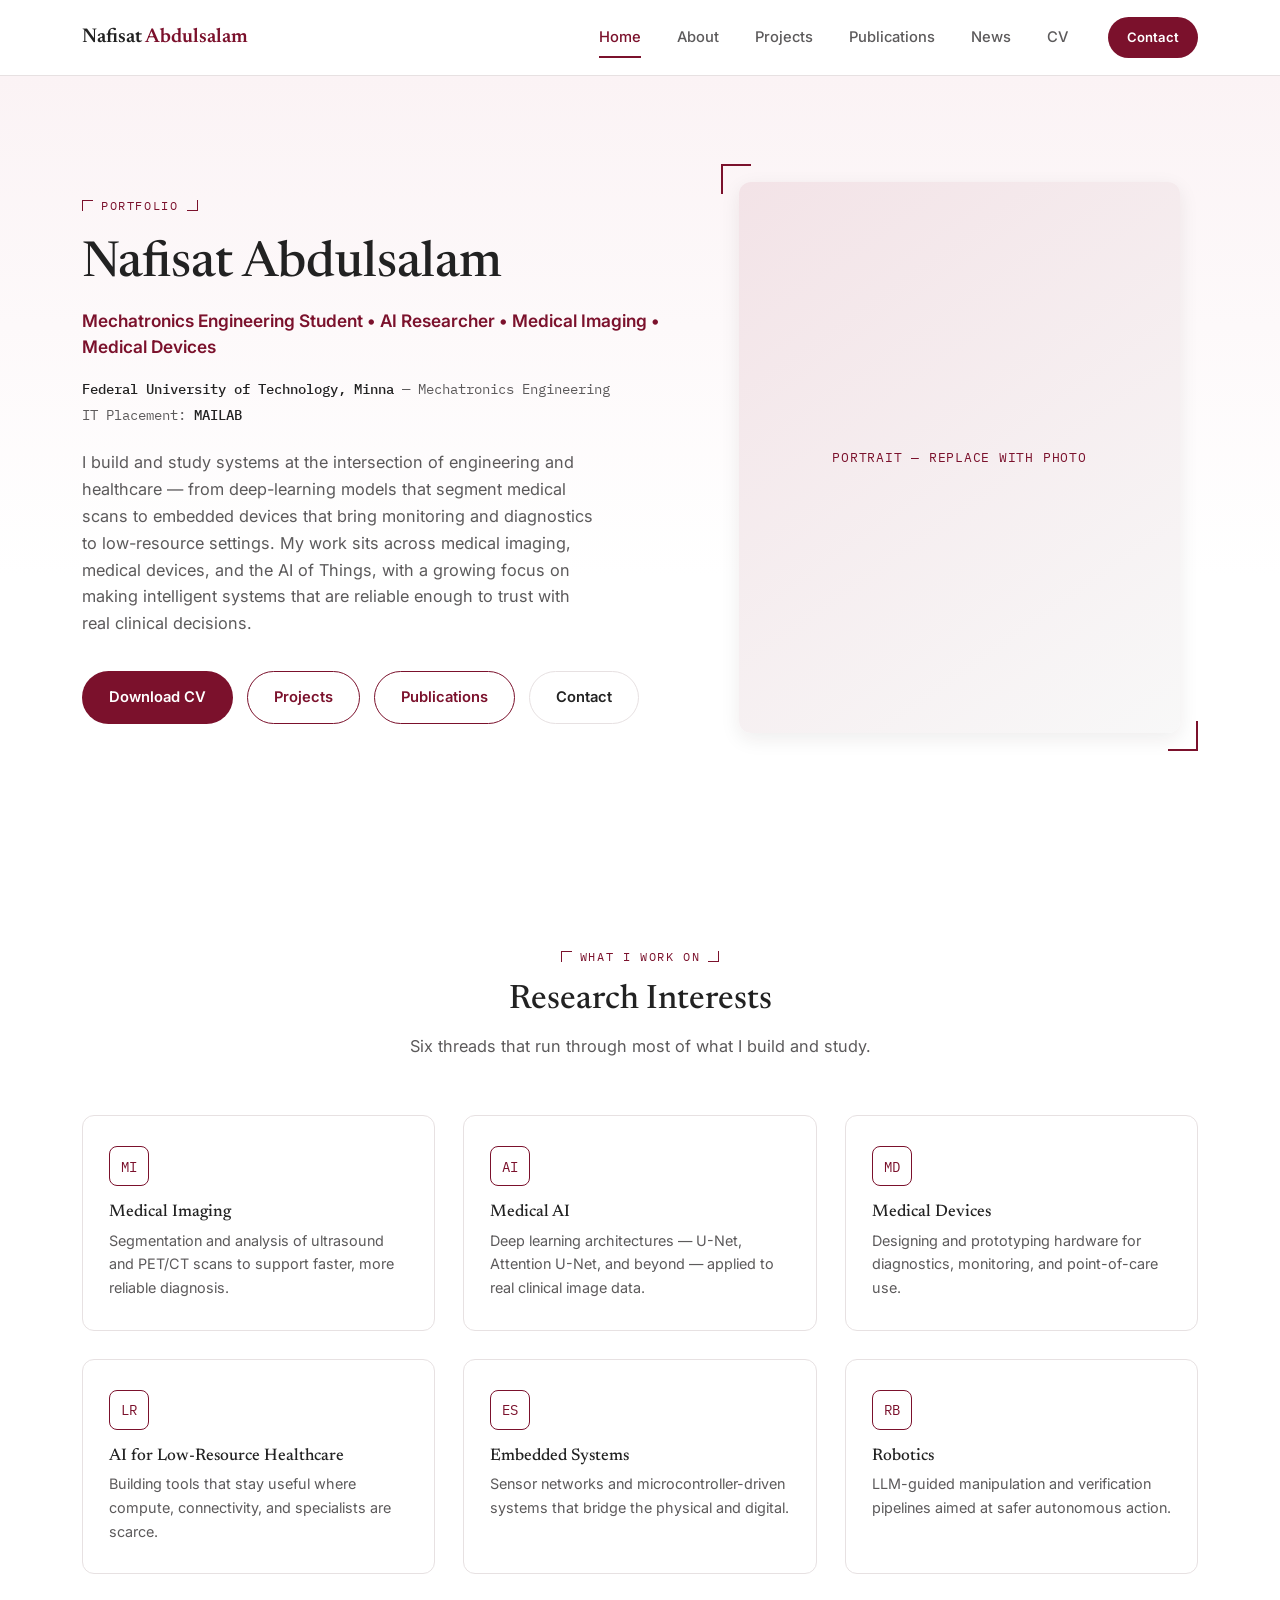
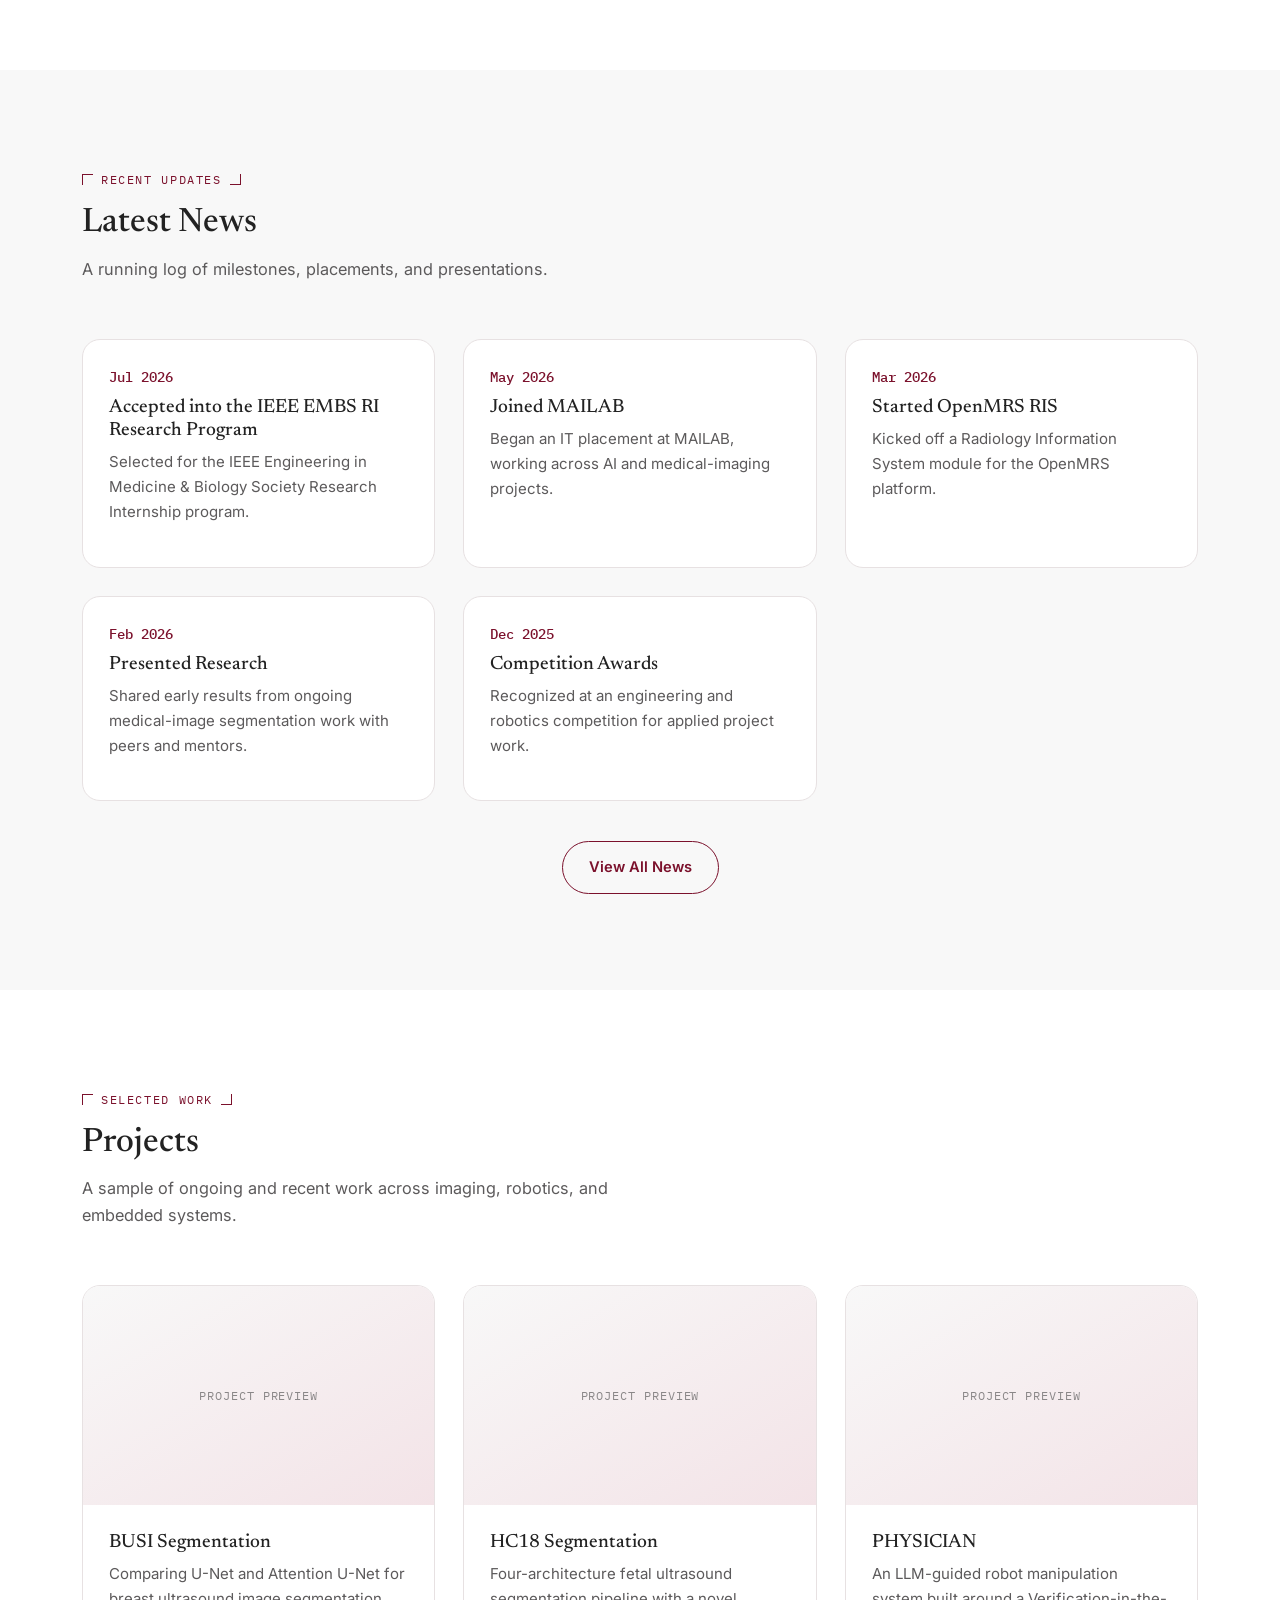
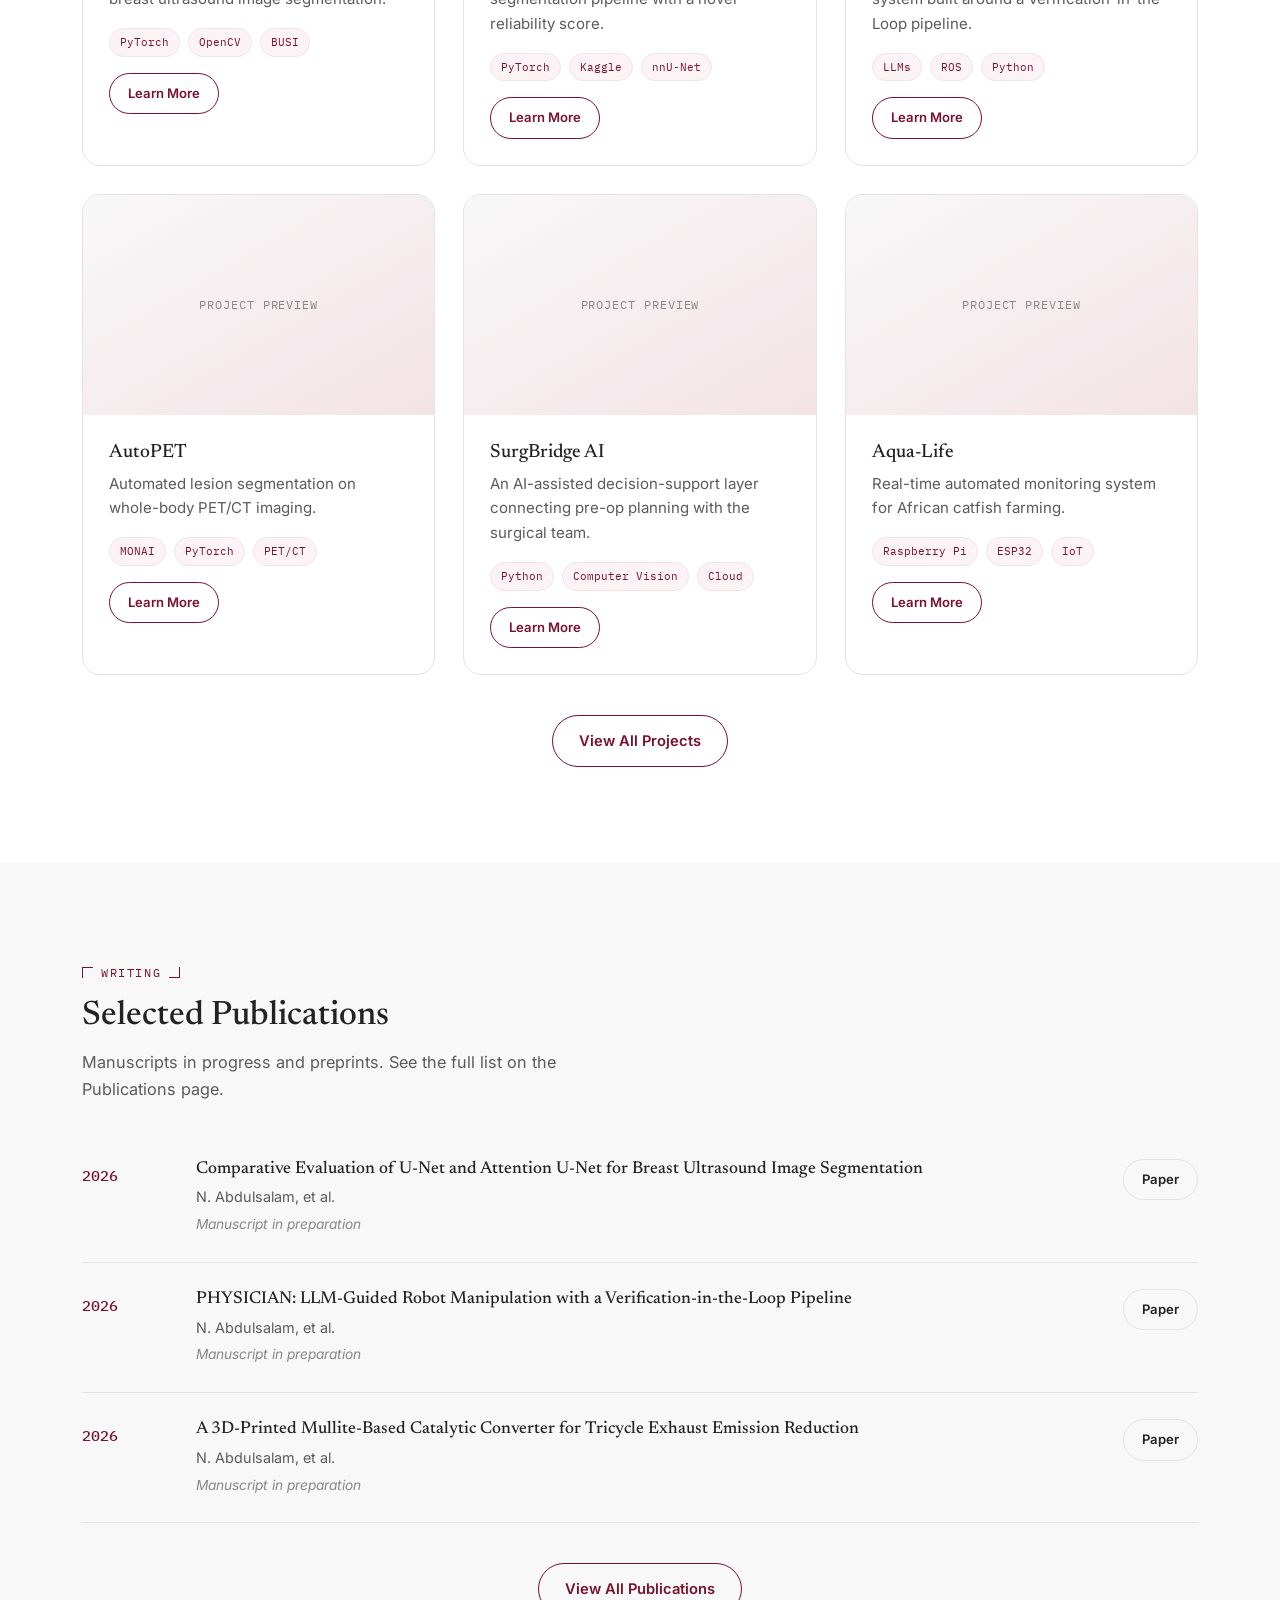
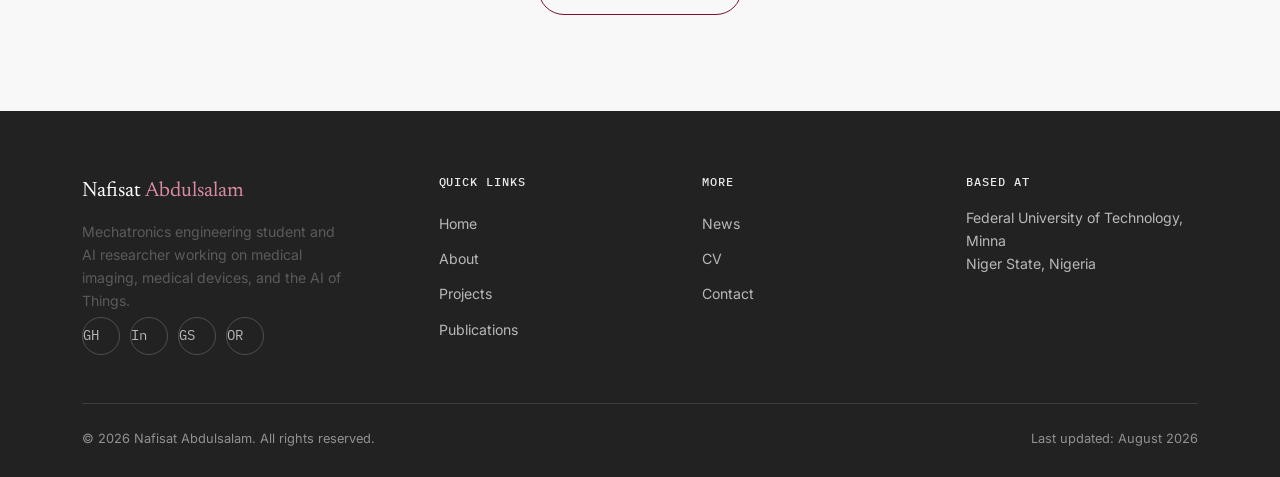
==== index.html @ aae6ca6d "my portfolio" ====
<!DOCTYPE html>
<html lang="en">
<head>
  <meta charset="UTF-8">
  <meta name="viewport" content="width=device-width, initial-scale=1.0">
  <title>Nafisat Abdulsalam — Mechatronics Engineer &amp; AI Researcher</title>
  <meta name="description" content="Nafisat Abdulsalam is a Mechatronics Engineering student and AI researcher working on medical imaging, medical devices, and the AI of Things.">
  <link rel="stylesheet" href="style.css">
</head>
<body>

  <!-- ==================== HEADER / NAVIGATION ==================== -->
  <header class="site-header">
    <nav class="navbar" aria-label="Primary">
      <a href="index.html" class="nav-logo">Nafisat <span>Abdulsalam</span></a>
      <input type="checkbox" id="nav-toggle" class="nav-toggle-checkbox" aria-hidden="true">
      <div class="nav-menu">
        <a href="index.html" class="nav-link active">Home</a>
        <a href="about.html" class="nav-link">About</a>
        <a href="projects.html" class="nav-link">Projects</a>
        <a href="publications.html" class="nav-link">Publications</a>
        <a href="news.html" class="nav-link">News</a>
        <a href="cv.html" class="nav-link">CV</a>
        <a href="contact.html" class="btn btn-primary btn-sm nav-cta">Contact</a>
      </div>
      <label for="nav-toggle" class="nav-toggle-label" aria-label="Toggle navigation menu"><span></span><span></span><span></span></label>
    </nav>
  </header>

  <main>

    <!-- ==================== HERO ==================== -->
    <section class="hero">
      <div class="hero-container">

        <div class="hero-content">
          <span class="eyebrow hero-eyebrow">Portfolio</span>
          <h1>Nafisat Abdulsalam</h1>
          <p class="hero-tagline">Mechatronics Engineering Student • AI Researcher • Medical Imaging • Medical Devices</p>

          <div class="hero-affiliation">
            <span><strong>Federal University of Technology, Minna</strong> — Mechatronics Engineering</span>
            <span>IT Placement: <strong>MAILAB</strong></span>
          </div>

          <p class="hero-bio">
            I build and study systems at the intersection of engineering and healthcare — from deep-learning
            models that segment medical scans to embedded devices that bring monitoring and diagnostics to
            low-resource settings. My work sits across medical imaging, medical devices, and the AI of Things,
            with a growing focus on making intelligent systems that are reliable enough to trust with real
            clinical decisions.
          </p>

          <div class="hero-actions">
            <a href="cv.html" class="btn btn-primary">Download CV</a>
            <a href="projects.html" class="btn btn-outline">Projects</a>
            <a href="publications.html" class="btn btn-outline">Publications</a>
            <a href="contact.html" class="btn btn-ghost">Contact</a>
          </div>
        </div>

        <div class="hero-photo">
          <div class="photo-frame">
            <div class="photo-placeholder">Portrait — replace with photo</div>
          </div>
        </div>

      </div>
    </section>

    <!-- ==================== RESEARCH INTERESTS ==================== -->
    <section class="section" id="research">
      <div class="container">
        <div class="section-header center">
          <span class="eyebrow">What I Work On</span>
          <h2 class="section-title">Research Interests</h2>
          <p class="section-subtitle">Six threads that run through most of what I build and study.</p>
        </div>

        <div class="grid grid-3">
          <div class="research-card">
            <div class="research-icon">MI</div>
            <h3>Medical Imaging</h3>
            <p>Segmentation and analysis of ultrasound and PET/CT scans to support faster, more reliable diagnosis.</p>
          </div>
          <div class="research-card">
            <div class="research-icon">AI</div>
            <h3>Medical AI</h3>
            <p>Deep learning architectures — U-Net, Attention U-Net, and beyond — applied to real clinical image data.</p>
          </div>
          <div class="research-card">
            <div class="research-icon">MD</div>
            <h3>Medical Devices</h3>
            <p>Designing and prototyping hardware for diagnostics, monitoring, and point-of-care use.</p>
          </div>
          <div class="research-card">
            <div class="research-icon">LR</div>
            <h3>AI for Low-Resource Healthcare</h3>
            <p>Building tools that stay useful where compute, connectivity, and specialists are scarce.</p>
          </div>
          <div class="research-card">
            <div class="research-icon">ES</div>
            <h3>Embedded Systems</h3>
            <p>Sensor networks and microcontroller-driven systems that bridge the physical and digital.</p>
          </div>
          <div class="research-card">
            <div class="research-icon">RB</div>
            <h3>Robotics</h3>
            <p>LLM-guided manipulation and verification pipelines aimed at safer autonomous action.</p>
          </div>
        </div>
      </div>
    </section>

    <!-- ==================== LATEST NEWS ==================== -->
    <section class="section section-alt" id="latest-news">
      <div class="container">
        <div class="section-header">
          <span class="eyebrow">Recent Updates</span>
          <h2 class="section-title">Latest News</h2>
          <p class="section-subtitle">A running log of milestones, placements, and presentations.</p>
        </div>

        <div class="grid grid-3">
          <div class="card">
            <div class="card-body">
              <span class="news-date">Jul 2026</span>
              <h3 class="card-title">Accepted into the IEEE EMBS RI Research Program</h3>
              <p class="card-desc">Selected for the IEEE Engineering in Medicine &amp; Biology Society Research Internship program.</p>
            </div>
          </div>
          <div class="card">
            <div class="card-body">
              <span class="news-date">May 2026</span>
              <h3 class="card-title">Joined MAILAB</h3>
              <p class="card-desc">Began an IT placement at MAILAB, working across AI and medical-imaging projects.</p>
            </div>
          </div>
          <div class="card">
            <div class="card-body">
              <span class="news-date">Mar 2026</span>
              <h3 class="card-title">Started OpenMRS RIS</h3>
              <p class="card-desc">Kicked off a Radiology Information System module for the OpenMRS platform.</p>
            </div>
          </div>
          <div class="card">
            <div class="card-body">
              <span class="news-date">Feb 2026</span>
              <h3 class="card-title">Presented Research</h3>
              <p class="card-desc">Shared early results from ongoing medical-image segmentation work with peers and mentors.</p>
            </div>
          </div>
          <div class="card">
            <div class="card-body">
              <span class="news-date">Dec 2025</span>
              <h3 class="card-title">Competition Awards</h3>
              <p class="card-desc">Recognized at an engineering and robotics competition for applied project work.</p>
            </div>
          </div>
        </div>

        <div class="text-center mt-lg">
          <a href="news.html" class="btn btn-outline">View All News</a>
        </div>
      </div>
    </section>

    <!-- ==================== SELECTED PROJECTS ==================== -->
    <section class="section" id="selected-projects">
      <div class="container">
        <div class="section-header">
          <span class="eyebrow">Selected Work</span>
          <h2 class="section-title">Projects</h2>
          <p class="section-subtitle">A sample of ongoing and recent work across imaging, robotics, and embedded systems.</p>
        </div>

        <div class="grid grid-3">

          <div class="card">
            <div class="card-image">
              Project Preview
              <span class="corner-tl"></span><span class="corner-br"></span>
            </div>
            <div class="card-body">
              <h3 class="card-title">BUSI Segmentation</h3>
              <p class="card-desc">Comparing U-Net and Attention U-Net for breast ultrasound image segmentation.</p>
              <div class="tag-row">
                <span class="tag">PyTorch</span><span class="tag">OpenCV</span><span class="tag">BUSI</span>
              </div>
              <a href="projects.html#busi-segmentation" class="btn btn-sm btn-outline">Learn More</a>
            </div>
          </div>

          <div class="card">
            <div class="card-image">
              Project Preview
              <span class="corner-tl"></span><span class="corner-br"></span>
            </div>
            <div class="card-body">
              <h3 class="card-title">HC18 Segmentation</h3>
              <p class="card-desc">Four-architecture fetal ultrasound segmentation pipeline with a novel reliability score.</p>
              <div class="tag-row">
                <span class="tag">PyTorch</span><span class="tag">Kaggle</span><span class="tag">nnU-Net</span>
              </div>
              <a href="projects.html#hc18-segmentation" class="btn btn-sm btn-outline">Learn More</a>
            </div>
          </div>

          <div class="card">
            <div class="card-image">
              Project Preview
              <span class="corner-tl"></span><span class="corner-br"></span>
            </div>
            <div class="card-body">
              <h3 class="card-title">PHYSICIAN</h3>
              <p class="card-desc">An LLM-guided robot manipulation system built around a Verification-in-the-Loop pipeline.</p>
              <div class="tag-row">
                <span class="tag">LLMs</span><span class="tag">ROS</span><span class="tag">Python</span>
              </div>
              <a href="projects.html#physician" class="btn btn-sm btn-outline">Learn More</a>
            </div>
          </div>

          <div class="card">
            <div class="card-image">
              Project Preview
              <span class="corner-tl"></span><span class="corner-br"></span>
            </div>
            <div class="card-body">
              <h3 class="card-title">AutoPET</h3>
              <p class="card-desc">Automated lesion segmentation on whole-body PET/CT imaging.</p>
              <div class="tag-row">
                <span class="tag">MONAI</span><span class="tag">PyTorch</span><span class="tag">PET/CT</span>
              </div>
              <a href="projects.html#autopet" class="btn btn-sm btn-outline">Learn More</a>
            </div>
          </div>

          <div class="card">
            <div class="card-image">
              Project Preview
              <span class="corner-tl"></span><span class="corner-br"></span>
            </div>
            <div class="card-body">
              <h3 class="card-title">SurgBridge AI</h3>
              <p class="card-desc">An AI-assisted decision-support layer connecting pre-op planning with the surgical team.</p>
              <div class="tag-row">
                <span class="tag">Python</span><span class="tag">Computer Vision</span><span class="tag">Cloud</span>
              </div>
              <a href="projects.html#surgbridge-ai" class="btn btn-sm btn-outline">Learn More</a>
            </div>
          </div>

          <div class="card">
            <div class="card-image">
              Project Preview
              <span class="corner-tl"></span><span class="corner-br"></span>
            </div>
            <div class="card-body">
              <h3 class="card-title">Aqua-Life</h3>
              <p class="card-desc">Real-time automated monitoring system for African catfish farming.</p>
              <div class="tag-row">
                <span class="tag">Raspberry Pi</span><span class="tag">ESP32</span><span class="tag">IoT</span>
              </div>
              <a href="projects.html#aqua-life" class="btn btn-sm btn-outline">Learn More</a>
            </div>
          </div>

        </div>

        <div class="text-center mt-lg">
          <a href="projects.html" class="btn btn-outline">View All Projects</a>
        </div>
      </div>
    </section>

    <!-- ==================== SELECTED PUBLICATIONS ==================== -->
    <section class="section section-alt" id="selected-publications">
      <div class="container">
        <div class="section-header">
          <span class="eyebrow">Writing</span>
          <h2 class="section-title">Selected Publications</h2>
          <p class="section-subtitle">Manuscripts in progress and preprints. See the full list on the Publications page.</p>
        </div>

        <div>
          <div class="pub-card">
            <span class="pub-year">2026</span>
            <div>
              <h3 class="pub-title">Comparative Evaluation of U-Net and Attention U-Net for Breast Ultrasound Image Segmentation</h3>
              <p class="pub-authors">N. Abdulsalam, et al.</p>
              <p class="pub-venue">Manuscript in preparation</p>
            </div>
            <div class="pub-actions">
              <a href="#" class="btn btn-sm btn-ghost">Paper</a>
            </div>
          </div>

          <div class="pub-card">
            <span class="pub-year">2026</span>
            <div>
              <h3 class="pub-title">PHYSICIAN: LLM-Guided Robot Manipulation with a Verification-in-the-Loop Pipeline</h3>
              <p class="pub-authors">N. Abdulsalam, et al.</p>
              <p class="pub-venue">Manuscript in preparation</p>
            </div>
            <div class="pub-actions">
              <a href="#" class="btn btn-sm btn-ghost">Paper</a>
            </div>
          </div>

          <div class="pub-card">
            <span class="pub-year">2026</span>
            <div>
              <h3 class="pub-title">A 3D-Printed Mullite-Based Catalytic Converter for Tricycle Exhaust Emission Reduction</h3>
              <p class="pub-authors">N. Abdulsalam, et al.</p>
              <p class="pub-venue">Manuscript in preparation</p>
            </div>
            <div class="pub-actions">
              <a href="#" class="btn btn-sm btn-ghost">Paper</a>
            </div>
          </div>
        </div>

        <div class="text-center mt-lg">
          <a href="publications.html" class="btn btn-outline">View All Publications</a>
        </div>
      </div>
    </section>

  </main>

  <!-- ==================== FOOTER ==================== -->
  <footer class="site-footer">
    <div class="container">
      <div class="grid footer-grid">
        <div class="footer-col">
          <div class="footer-brand">Nafisat <span>Abdulsalam</span></div>
          <p class="footer-tagline">Mechatronics engineering student and AI researcher working on medical imaging, medical devices, and the AI of Things.</p>
          <div class="social-icons">
            <a href="#" class="social-icon" aria-label="GitHub">GH</a>
            <a href="#" class="social-icon" aria-label="LinkedIn">In</a>
            <a href="#" class="social-icon" aria-label="Google Scholar">GS</a>
            <a href="#" class="social-icon" aria-label="ORCID">OR</a>
          </div>
        </div>
        <div class="footer-col">
          <h4>Quick Links</h4>
          <a href="index.html">Home</a>
          <a href="about.html">About</a>
          <a href="projects.html">Projects</a>
          <a href="publications.html">Publications</a>
        </div>
        <div class="footer-col">
          <h4>More</h4>
          <a href="news.html">News</a>
          <a href="cv.html">CV</a>
          <a href="contact.html">Contact</a>
        </div>
        <div class="footer-col">
          <h4>Based At</h4>
          <p class="footer-address">Federal University of Technology, Minna<br>Niger State, Nigeria</p>
        </div>
      </div>
      <div class="footer-bottom">
        <span>&copy; 2026 Nafisat Abdulsalam. All rights reserved.</span>
        <span>Last updated: August 2026</span>
      </div>
    </div>
  </footer>

</body>
</html>
---- style.css ----
/* ==========================================================================
   NAFISAT ABDULSALAM — ACADEMIC PORTFOLIO
   Design system: wine (#7B112C) + white + light grey, charcoal text
   Signature motif: annotation "corner brackets" on images/eyebrows —
   a nod to bounding-box / ROI markers from medical image segmentation.
   ========================================================================== */

/* --------------------------------------------------------------------------
   1. FONTS
   -------------------------------------------------------------------------- */
@import url('https://fonts.googleapis.com/css2?family=Newsreader:ital,opsz,wght@0,6..72,400;0,6..72,500;0,6..72,600;1,6..72,500&family=Inter:wght@400;500;600;700&family=IBM+Plex+Mono:wght@400;500&display=swap');

/* --------------------------------------------------------------------------
   2. DESIGN TOKENS
   -------------------------------------------------------------------------- */
:root {
  /* colour palette */
  --wine: #7B112C;
  --wine-dark: #58091F;
  --wine-tint: #F3E3E7;
  --wine-tint-2: #FBF3F5;
  --white: #FFFFFF;
  --grey-bg: #F8F8F8;
  --charcoal: #222222;
  --charcoal-soft: #5C5A5B;
  --charcoal-faint: #8A8788;
  --border: #E7E1E2;
  --shadow-sm: 0 1px 3px rgba(34, 20, 24, 0.06);
  --shadow-md: 0 6px 20px rgba(34, 20, 24, 0.08);
  --shadow-lg: 0 16px 40px rgba(34, 20, 24, 0.12);

  /* type */
  --font-display: 'Newsreader', Georgia, serif;
  --font-body: 'Inter', -apple-system, BlinkMacSystemFont, sans-serif;
  --font-mono: 'IBM Plex Mono', 'Courier New', monospace;

  /* layout */
  --container-w: 1180px;
  --radius-lg: 18px;
  --radius-md: 12px;
  --radius-sm: 8px;
  --nav-h: 76px;
}

/* --------------------------------------------------------------------------
   3. RESET & BASE
   -------------------------------------------------------------------------- */
* { margin: 0; padding: 0; box-sizing: border-box; }

html { scroll-behavior: smooth; }

body {
  font-family: var(--font-body);
  color: var(--charcoal);
  background: var(--white);
  line-height: 1.65;
  -webkit-font-smoothing: antialiased;
  font-size: 16px;
}

img { max-width: 100%; display: block; }

a { color: inherit; text-decoration: none; }

ul { list-style: none; }

h1, h2, h3, h4 {
  font-family: var(--font-display);
  font-weight: 500;
  line-height: 1.2;
  color: var(--charcoal);
}

h1 { font-size: 3rem; font-weight: 500; }
h2 { font-size: 2.1rem; }
h3 { font-size: 1.35rem; }
h4 { font-size: 1.1rem; }

p { color: var(--charcoal-soft); }

button { font-family: inherit; cursor: pointer; }

:focus-visible {
  outline: 2px solid var(--wine);
  outline-offset: 3px;
}

@media (prefers-reduced-motion: reduce) {
  *, *::before, *::after {
    animation-duration: 0.01ms !important;
    transition-duration: 0.01ms !important;
    scroll-behavior: auto !important;
  }
}

/* --------------------------------------------------------------------------
   4. LAYOUT UTILITIES
   -------------------------------------------------------------------------- */
.container {
  width: 100%;
  max-width: var(--container-w);
  margin: 0 auto;
  padding: 0 32px;
}

.section { padding: 96px 0; }
.section-sm { padding: 64px 0; }
.section-alt { background: var(--grey-bg); }

.section-header { max-width: 640px; margin-bottom: 56px; }
.section-header.center { margin-left: auto; margin-right: auto; text-align: center; }

/* the bracket-eyebrow — the site's signature annotation motif */
.eyebrow {
  display: inline-flex;
  align-items: center;
  gap: 8px;
  font-family: var(--font-mono);
  font-size: 0.72rem;
  letter-spacing: 0.14em;
  text-transform: uppercase;
  color: var(--wine);
  margin-bottom: 14px;
}
.eyebrow::before,
.eyebrow::after {
  content: "";
  width: 10px;
  height: 10px;
  border: 1.5px solid var(--wine);
}
.eyebrow::before { border-right: none; border-bottom: none; }
.eyebrow::after { border-left: none; border-top: none; }

.section-title { margin-bottom: 12px; }
.section-subtitle { color: var(--charcoal-soft); font-size: 1.02rem; max-width: 560px; }

.grid { display: grid; gap: 28px; }
.grid-2 { grid-template-columns: repeat(2, 1fr); }
.grid-3 { grid-template-columns: repeat(3, 1fr); }
.grid-4 { grid-template-columns: repeat(4, 1fr); }

.text-center { text-align: center; }
.mt-lg { margin-top: 40px; }
.mt-xl { margin-top: 56px; }
.section-header.center .section-subtitle { margin-left: auto; margin-right: auto; }

.news-date {
  display: block;
  font-family: var(--font-mono);
  color: var(--wine);
  font-size: 0.85rem;
  font-weight: 500;
  margin-bottom: 8px;
}

.divider {
  height: 1px;
  background: var(--border);
  border: none;
  margin: 0;
}

/* --------------------------------------------------------------------------
   5. BUTTONS
   -------------------------------------------------------------------------- */
.btn {
  display: inline-flex;
  align-items: center;
  gap: 8px;
  padding: 13px 26px;
  border-radius: 999px;
  font-size: 0.92rem;
  font-weight: 600;
  border: 1.5px solid transparent;
  transition: transform 0.18s ease, background 0.18s ease, color 0.18s ease, border-color 0.18s ease;
  white-space: nowrap;
}

.btn-primary {
  background: var(--wine);
  color: var(--white);
}
.btn-primary:hover { background: var(--wine-dark); transform: translateY(-2px); }

.btn-outline {
  background: transparent;
  color: var(--wine);
  border-color: var(--wine);
}
.btn-outline:hover { background: var(--wine); color: var(--white); transform: translateY(-2px); }

.btn-ghost {
  background: transparent;
  color: var(--charcoal);
  border-color: var(--border);
}
.btn-ghost:hover { border-color: var(--wine); color: var(--wine); }

.btn-sm { padding: 9px 18px; font-size: 0.82rem; }
.btn-block { width: 100%; justify-content: center; }

/* --------------------------------------------------------------------------
   6. NAVIGATION
   -------------------------------------------------------------------------- */
.site-header {
  position: sticky;
  top: 0;
  z-index: 100;
  background: rgba(255, 255, 255, 0.92);
  backdrop-filter: blur(10px);
  border-bottom: 1px solid var(--border);
  height: var(--nav-h);
}

.navbar {
  max-width: var(--container-w);
  margin: 0 auto;
  height: 100%;
  padding: 0 32px;
  display: flex;
  align-items: center;
  justify-content: space-between;
}

.nav-logo {
  font-family: var(--font-display);
  font-size: 1.25rem;
  font-weight: 600;
  color: var(--charcoal);
}
.nav-logo span { color: var(--wine); }

.nav-menu {
  display: flex;
  align-items: center;
  gap: 36px;
}

.nav-link {
  position: relative;
  font-size: 0.92rem;
  font-weight: 500;
  color: var(--charcoal-soft);
  padding: 6px 0;
  transition: color 0.18s ease;
}
.nav-link::after {
  content: "";
  position: absolute;
  left: 0; bottom: -2px;
  width: 0;
  height: 2px;
  background: var(--wine);
  transition: width 0.2s ease;
}
.nav-link:hover { color: var(--charcoal); }
.nav-link:hover::after { width: 100%; }
.nav-link.active { color: var(--wine); }
.nav-link.active::after { width: 100%; }

.nav-cta { margin-left: 4px; }

.nav-toggle-checkbox { display: none; }
.nav-toggle-label {
  display: none;
  flex-direction: column;
  gap: 5px;
  cursor: pointer;
  padding: 6px;
}
.nav-toggle-label span {
  width: 24px;
  height: 2px;
  background: var(--charcoal);
  transition: transform 0.2s ease, opacity 0.2s ease;
}

/* --------------------------------------------------------------------------
   7. HERO (home page)
   -------------------------------------------------------------------------- */
.hero {
  padding: 88px 0 96px;
  background: linear-gradient(180deg, var(--wine-tint-2) 0%, var(--white) 65%);
}

.hero-container {
  max-width: var(--container-w);
  margin: 0 auto;
  padding: 0 32px;
  display: grid;
  grid-template-columns: 1.1fr 0.9fr;
  gap: 56px;
  align-items: center;
}

.hero-eyebrow { margin-bottom: 20px; }

.hero-content h1 {
  font-size: 3.1rem;
  margin-bottom: 6px;
}

.hero-tagline {
  font-size: 1.08rem;
  color: var(--wine);
  font-weight: 600;
  margin: 14px 0 18px;
  line-height: 1.5;
}

.hero-affiliation {
  font-family: var(--font-mono);
  font-size: 0.85rem;
  color: var(--charcoal-soft);
  margin-bottom: 22px;
  display: flex;
  flex-direction: column;
  gap: 4px;
}
.hero-affiliation strong { color: var(--charcoal); font-weight: 500; }

.hero-bio {
  max-width: 520px;
  margin-bottom: 34px;
  font-size: 1.02rem;
}

.hero-actions {
  display: flex;
  flex-wrap: wrap;
  gap: 14px;
}

/* photo frame with corner-bracket annotation, the site's signature detail */
.photo-frame {
  position: relative;
  padding: 18px;
}
.photo-frame::before,
.photo-frame::after,
.photo-frame .corner-tl,
.photo-frame .corner-br {
  content: "";
  position: absolute;
  width: 28px;
  height: 28px;
  border: 2px solid var(--wine);
  transition: width 0.25s ease, height 0.25s ease;
}
.photo-frame::before { top: 0; left: 0; border-right: none; border-bottom: none; }
.photo-frame::after { bottom: 0; right: 0; border-left: none; border-top: none; }
.photo-frame:hover::before,
.photo-frame:hover::after { width: 38px; height: 38px; }

.photo-placeholder {
  width: 100%;
  aspect-ratio: 4 / 5;
  border-radius: var(--radius-md);
  background: linear-gradient(145deg, var(--wine-tint) 0%, var(--grey-bg) 100%);
  display: flex;
  align-items: center;
  justify-content: center;
  color: var(--wine);
  font-family: var(--font-mono);
  font-size: 0.8rem;
  letter-spacing: 0.06em;
  text-transform: uppercase;
  box-shadow: var(--shadow-md);
}

/* --------------------------------------------------------------------------
   8. PAGE HERO (inner pages banner)
   -------------------------------------------------------------------------- */
.page-hero {
  background: var(--wine);
  color: var(--white);
  padding: 72px 0 56px;
}
.page-hero .eyebrow { color: var(--wine-tint); }
.page-hero .eyebrow::before,
.page-hero .eyebrow::after { border-color: var(--wine-tint); }
.page-hero h1 { color: var(--white); font-size: 2.6rem; }
.page-hero p { color: rgba(255,255,255,0.82); max-width: 620px; margin-top: 12px; font-size: 1.02rem; }

/* --------------------------------------------------------------------------
   9. CARDS (research / project / publication / news)
   -------------------------------------------------------------------------- */
.card {
  background: var(--white);
  border: 1px solid var(--border);
  border-radius: var(--radius-lg);
  overflow: hidden;
  transition: transform 0.22s ease, box-shadow 0.22s ease, border-color 0.22s ease;
}
.card:hover {
  transform: translateY(-4px);
  box-shadow: var(--shadow-lg);
  border-color: var(--wine-tint);
}

.card-image {
  position: relative;
  aspect-ratio: 16 / 10;
  background: linear-gradient(150deg, var(--grey-bg) 0%, var(--wine-tint) 100%);
  display: flex;
  align-items: center;
  justify-content: center;
  font-family: var(--font-mono);
  font-size: 0.72rem;
  letter-spacing: 0.08em;
  text-transform: uppercase;
  color: var(--charcoal-faint);
}
.card-image .corner-tl,
.card-image .corner-br {
  position: absolute;
  width: 18px;
  height: 18px;
  border: 1.5px solid var(--wine);
  opacity: 0;
  transition: opacity 0.22s ease;
}
.card-image .corner-tl { top: 10px; left: 10px; border-right: none; border-bottom: none; }
.card-image .corner-br { bottom: 10px; right: 10px; border-left: none; border-top: none; }
.card:hover .corner-tl,
.card:hover .corner-br { opacity: 1; }

.card-body { padding: 26px; }
.card-title { margin-bottom: 8px; font-size: 1.2rem; }
.card-desc { font-size: 0.94rem; margin-bottom: 16px; }

.tag-row { display: flex; flex-wrap: wrap; gap: 8px; margin-bottom: 16px; }
.tag {
  font-family: var(--font-mono);
  font-size: 0.7rem;
  padding: 4px 10px;
  border-radius: 999px;
  background: var(--wine-tint-2);
  color: var(--wine);
  border: 1px solid var(--wine-tint);
}

.card-actions { display: flex; gap: 10px; }

/* research-interest icon cards */
.research-card {
  padding: 30px 26px;
  background: var(--white);
  border: 1px solid var(--border);
  border-radius: var(--radius-md);
  transition: border-color 0.2s ease, transform 0.2s ease;
}
.research-card:hover { border-color: var(--wine); transform: translateY(-3px); }
.research-icon {
  width: 40px; height: 40px;
  border: 1.5px solid var(--wine);
  border-radius: var(--radius-sm);
  display: flex; align-items: center; justify-content: center;
  color: var(--wine);
  font-family: var(--font-mono);
  font-size: 0.9rem;
  margin-bottom: 16px;
}
.research-card h3 { font-size: 1.05rem; margin-bottom: 6px; }
.research-card p { font-size: 0.9rem; }

/* --------------------------------------------------------------------------
   10. PUBLICATION CARDS
   -------------------------------------------------------------------------- */
.pub-card {
  display: grid;
  grid-template-columns: 90px 1fr auto;
  gap: 24px;
  align-items: start;
  padding: 26px 0;
  border-bottom: 1px solid var(--border);
}
.pub-card:first-child { padding-top: 0; }
.pub-year {
  font-family: var(--font-mono);
  color: var(--wine);
  font-size: 0.95rem;
  font-weight: 500;
  padding-top: 4px;
}
.pub-title { font-size: 1.08rem; margin-bottom: 6px; }
.pub-authors { font-size: 0.9rem; margin-bottom: 4px; }
.pub-venue { font-size: 0.86rem; color: var(--charcoal-faint); font-style: italic; }
.pub-actions { display: flex; flex-direction: column; gap: 8px; }

.pub-group-title {
  font-family: var(--font-mono);
  font-size: 0.78rem;
  letter-spacing: 0.1em;
  text-transform: uppercase;
  color: var(--charcoal-faint);
  margin: 48px 0 8px;
}
.pub-group-title:first-of-type { margin-top: 0; }

/* --------------------------------------------------------------------------
   11. TIMELINE (news page)
   -------------------------------------------------------------------------- */
.timeline {
  position: relative;
  max-width: 760px;
  margin: 0 auto;
  padding-left: 32px;
}
.timeline::before {
  content: "";
  position: absolute;
  left: 5px; top: 6px; bottom: 6px;
  width: 2px;
  background: var(--border);
}
.timeline-item {
  position: relative;
  padding-bottom: 44px;
}
.timeline-item:last-child { padding-bottom: 0; }
.timeline-dot {
  position: absolute;
  left: -32px; top: 5px;
  width: 12px; height: 12px;
  border-radius: 50%;
  background: var(--white);
  border: 2.5px solid var(--wine);
}
.timeline-date {
  font-family: var(--font-mono);
  font-size: 0.78rem;
  color: var(--wine);
  letter-spacing: 0.05em;
  margin-bottom: 6px;
  display: block;
}
.timeline-content {
  background: var(--white);
  border: 1px solid var(--border);
  border-radius: var(--radius-md);
  padding: 22px 24px;
  transition: border-color 0.2s ease, box-shadow 0.2s ease;
}
.timeline-content:hover { border-color: var(--wine-tint); box-shadow: var(--shadow-sm); }
.timeline-content h3 { font-size: 1.05rem; margin-bottom: 6px; }
.timeline-content p { font-size: 0.92rem; }

/* --------------------------------------------------------------------------
   12. PROJECT PAGE — LARGE CARDS
   -------------------------------------------------------------------------- */
.project-large {
  display: grid;
  grid-template-columns: 0.85fr 1.15fr;
  gap: 0;
  border: 1px solid var(--border);
  border-radius: var(--radius-lg);
  overflow: hidden;
  margin-bottom: 32px;
  transition: box-shadow 0.22s ease, border-color 0.22s ease;
}
.project-large:hover { box-shadow: var(--shadow-lg); border-color: var(--wine-tint); }
.project-large:nth-child(even) { direction: rtl; }
.project-large:nth-child(even) > * { direction: ltr; }

.project-large .card-image { aspect-ratio: auto; height: 100%; min-height: 280px; }

.project-large-body { padding: 34px 36px; }
.project-large-body h3 { font-size: 1.4rem; margin-bottom: 4px; }

.status-badge {
  display: inline-block;
  font-family: var(--font-mono);
  font-size: 0.68rem;
  letter-spacing: 0.08em;
  text-transform: uppercase;
  padding: 4px 12px;
  border-radius: 999px;
  margin-bottom: 14px;
}
.status-ongoing { background: var(--wine-tint-2); color: var(--wine); }
.status-complete { background: #EAF3EC; color: #2F6B44; }
.status-planning { background: var(--grey-bg); color: var(--charcoal-soft); }

.project-large-body .card-desc { margin-bottom: 18px; }

.objectives-list { margin-bottom: 18px; }
.objectives-list li {
  position: relative;
  padding-left: 20px;
  font-size: 0.9rem;
  color: var(--charcoal-soft);
  margin-bottom: 7px;
}
.objectives-list li::before {
  content: "";
  position: absolute;
  left: 0; top: 8px;
  width: 6px; height: 6px;
  background: var(--wine);
  border-radius: 1px;
  transform: rotate(45deg);
}

/* --------------------------------------------------------------------------
   13. ABOUT PAGE — EDU / EXPERIENCE / SKILLS
   -------------------------------------------------------------------------- */
.about-bio { max-width: 760px; font-size: 1.05rem; }

.stack-list { max-width: 720px; }
.stack-item {
  display: grid;
  grid-template-columns: 130px 1fr;
  gap: 24px;
  padding: 26px 0;
  border-bottom: 1px solid var(--border);
}
.stack-item:first-child { padding-top: 0; }
.stack-item:last-child { border-bottom: none; }
.stack-period {
  font-family: var(--font-mono);
  font-size: 0.8rem;
  color: var(--wine);
}
.stack-item h3 { font-size: 1.08rem; margin-bottom: 4px; }
.stack-item .stack-org { font-size: 0.9rem; color: var(--charcoal-soft); margin-bottom: 8px; }
.stack-item p:last-child { font-size: 0.92rem; }

.skills-grid { grid-template-columns: repeat(3, 1fr); }
.skill-block {
  background: var(--white);
  border: 1px solid var(--border);
  border-radius: var(--radius-md);
  padding: 26px;
}
.skill-block h3 {
  font-size: 0.95rem;
  font-family: var(--font-mono);
  text-transform: uppercase;
  letter-spacing: 0.06em;
  color: var(--wine);
  margin-bottom: 16px;
  font-weight: 500;
}
.skill-pills { display: flex; flex-wrap: wrap; gap: 8px; }
.skill-pill {
  font-size: 0.84rem;
  padding: 6px 14px;
  border-radius: 999px;
  background: var(--grey-bg);
  color: var(--charcoal);
  border: 1px solid var(--border);
}

/* --------------------------------------------------------------------------
   14. CV PAGE
   -------------------------------------------------------------------------- */
.cv-hero {
  text-align: center;
  padding: 64px 0;
}
.cv-hero .btn { padding: 16px 40px; font-size: 1rem; }

.cv-embed-frame {
  max-width: 780px;
  margin: 0 auto;
  border: 1px solid var(--border);
  border-radius: var(--radius-lg);
  overflow: hidden;
  box-shadow: var(--shadow-md);
}
.cv-embed-placeholder {
  aspect-ratio: 8.5 / 11;
  background: var(--grey-bg);
  display: flex;
  flex-direction: column;
  align-items: center;
  justify-content: center;
  gap: 10px;
  color: var(--charcoal-faint);
  font-family: var(--font-mono);
  font-size: 0.82rem;
  text-align: center;
  padding: 40px;
}

.cv-summary-grid { grid-template-columns: repeat(3, 1fr); margin-top: 64px; }
.cv-summary-block h3 {
  font-family: var(--font-mono);
  font-size: 0.85rem;
  text-transform: uppercase;
  letter-spacing: 0.06em;
  color: var(--wine);
  margin-bottom: 14px;
}
.cv-summary-block ul li {
  font-size: 0.92rem;
  color: var(--charcoal-soft);
  padding: 8px 0;
  border-bottom: 1px solid var(--border);
}
.cv-summary-block ul li:last-child { border-bottom: none; }
.cv-summary-block ul li strong { color: var(--charcoal); display: block; font-weight: 500; }

/* --------------------------------------------------------------------------
   15. CONTACT PAGE
   -------------------------------------------------------------------------- */
.contact-layout {
  display: grid;
  grid-template-columns: 1fr 1fr;
  gap: 40px;
  align-items: start;
}
.contact-card {
  background: var(--white);
  border: 1px solid var(--border);
  border-radius: var(--radius-lg);
  padding: 36px;
}
.contact-item {
  display: flex;
  align-items: center;
  gap: 16px;
  padding: 16px 0;
  border-bottom: 1px solid var(--border);
}
.contact-item:last-child { border-bottom: none; }
.contact-icon {
  width: 42px; height: 42px;
  border-radius: var(--radius-sm);
  background: var(--wine-tint-2);
  color: var(--wine);
  display: flex; align-items: center; justify-content: center;
  font-family: var(--font-mono);
  font-size: 0.85rem;
  flex-shrink: 0;
}
.contact-label { font-size: 0.76rem; color: var(--charcoal-faint); font-family: var(--font-mono); text-transform: uppercase; letter-spacing: 0.05em; }
.contact-value { font-size: 0.97rem; font-weight: 500; }

.location-card {
  background: linear-gradient(150deg, var(--wine) 0%, var(--wine-dark) 100%);
  color: var(--white);
  border-radius: var(--radius-lg);
  padding: 36px;
}
.location-card .eyebrow { color: var(--wine-tint); }
.location-card .eyebrow::before, .location-card .eyebrow::after { border-color: var(--wine-tint); }
.location-card p { color: rgba(255,255,255,0.85); }

/* --------------------------------------------------------------------------
   16. FOOTER
   -------------------------------------------------------------------------- */
.site-footer {
  background: var(--charcoal);
  color: rgba(255,255,255,0.75);
  padding: 64px 0 28px;
}
.footer-grid {
  grid-template-columns: 1.4fr 1fr 1fr 1fr;
  gap: 32px;
  margin-bottom: 48px;
}
.footer-brand { font-family: var(--font-display); font-size: 1.3rem; color: var(--white); margin-bottom: 10px; }
.footer-brand span { color: #D98CA1; }
.footer-tagline { font-size: 0.88rem; max-width: 260px; }
.footer-col h4 {
  font-family: var(--font-mono);
  font-size: 0.75rem;
  text-transform: uppercase;
  letter-spacing: 0.08em;
  color: rgba(255,255,255,0.9);
  margin-bottom: 16px;
}
.footer-col a {
  display: block;
  font-size: 0.88rem;
  color: rgba(255,255,255,0.68);
  padding: 6px 0;
  transition: color 0.18s ease;
}
.footer-col a:hover { color: var(--white); }
.footer-address { font-size: 0.88rem; color: rgba(255,255,255,0.68); }

.social-icons { display: flex; gap: 10px; margin-top: 4px; }
.social-icon {
  width: 38px; height: 38px;
  border: 1px solid rgba(255,255,255,0.2);
  border-radius: 50%;
  display: flex; align-items: center; justify-content: center;
  font-family: var(--font-mono);
  font-size: 0.75rem;
  color: rgba(255,255,255,0.8);
  transition: border-color 0.18s ease, color 0.18s ease, background 0.18s ease;
}
.social-icon:hover { border-color: var(--wine); background: var(--wine); color: var(--white); }

.footer-bottom {
  display: flex;
  justify-content: space-between;
  align-items: center;
  padding-top: 24px;
  border-top: 1px solid rgba(255,255,255,0.12);
  font-size: 0.8rem;
  color: rgba(255,255,255,0.5);
}

/* --------------------------------------------------------------------------
   17. MISC — CTA band, back-links
   -------------------------------------------------------------------------- */
.cta-band {
  background: var(--wine);
  color: var(--white);
  border-radius: var(--radius-lg);
  padding: 56px;
  text-align: center;
}
.cta-band h2 { color: var(--white); margin-bottom: 10px; }
.cta-band p { color: rgba(255,255,255,0.82); margin-bottom: 26px; }
.cta-band .btn-outline { color: var(--white); border-color: rgba(255,255,255,0.6); }
.cta-band .btn-outline:hover { background: var(--white); color: var(--wine); }

/* --------------------------------------------------------------------------
   18. RESPONSIVE
   -------------------------------------------------------------------------- */
@media (max-width: 1024px) {
  .hero-container { grid-template-columns: 1fr; gap: 40px; }
  .hero-content { order: 2; }
  .hero-photo { order: 1; max-width: 340px; margin: 0 auto; }
  .grid-3, .grid-4 { grid-template-columns: repeat(2, 1fr); }
  .skills-grid { grid-template-columns: repeat(2, 1fr); }
  .footer-grid { grid-template-columns: 1fr 1fr; }
  .project-large { grid-template-columns: 1fr; }
  .project-large:nth-child(even) { direction: ltr; }
  .project-large .card-image { min-height: 220px; }
  .contact-layout { grid-template-columns: 1fr; }
  .cv-summary-grid { grid-template-columns: 1fr 1fr; }
}

@media (max-width: 768px) {
  h1 { font-size: 2.3rem; }
  .hero-content h1 { font-size: 2.3rem; }
  h2 { font-size: 1.7rem; }
  .section { padding: 64px 0; }

  .nav-menu {
    position: fixed;
    top: var(--nav-h);
    left: 0; right: 0;
    background: var(--white);
    flex-direction: column;
    align-items: flex-start;
    gap: 0;
    padding: 12px 32px 24px;
    border-bottom: 1px solid var(--border);
    transform: translateY(-130%);
    opacity: 0;
    transition: transform 0.25s ease, opacity 0.25s ease;
  }
  .nav-link { padding: 12px 0; width: 100%; }
  .nav-cta { margin: 10px 0 0; }
  .nav-toggle-label { display: flex; }
  .nav-toggle-checkbox:checked ~ .nav-menu {
    transform: translateY(0);
    opacity: 1;
  }
  .nav-toggle-checkbox:checked ~ .nav-toggle-label span:nth-child(1) { transform: translateY(7px) rotate(45deg); }
  .nav-toggle-checkbox:checked ~ .nav-toggle-label span:nth-child(2) { opacity: 0; }
  .nav-toggle-checkbox:checked ~ .nav-toggle-label span:nth-child(3) { transform: translateY(-7px) rotate(-45deg); }

  .grid-2, .grid-3, .grid-4 { grid-template-columns: 1fr; }
  .skills-grid { grid-template-columns: 1fr; }
  .footer-grid { grid-template-columns: 1fr 1fr; gap: 28px; }
  .stack-item { grid-template-columns: 1fr; gap: 6px; }
  .pub-card { grid-template-columns: 1fr; gap: 10px; }
  .pub-actions { flex-direction: row; }
  .cv-summary-grid { grid-template-columns: 1fr; }
  .footer-bottom { flex-direction: column; gap: 10px; text-align: center; }
  .contact-card, .location-card { padding: 26px; }
  .cta-band { padding: 40px 24px; }
}

@media (max-width: 480px) {
  .container, .navbar, .hero-container { padding-left: 20px; padding-right: 20px; }
  .hero-actions { flex-direction: column; align-items: stretch; }
  .footer-grid { grid-template-columns: 1fr; }
}
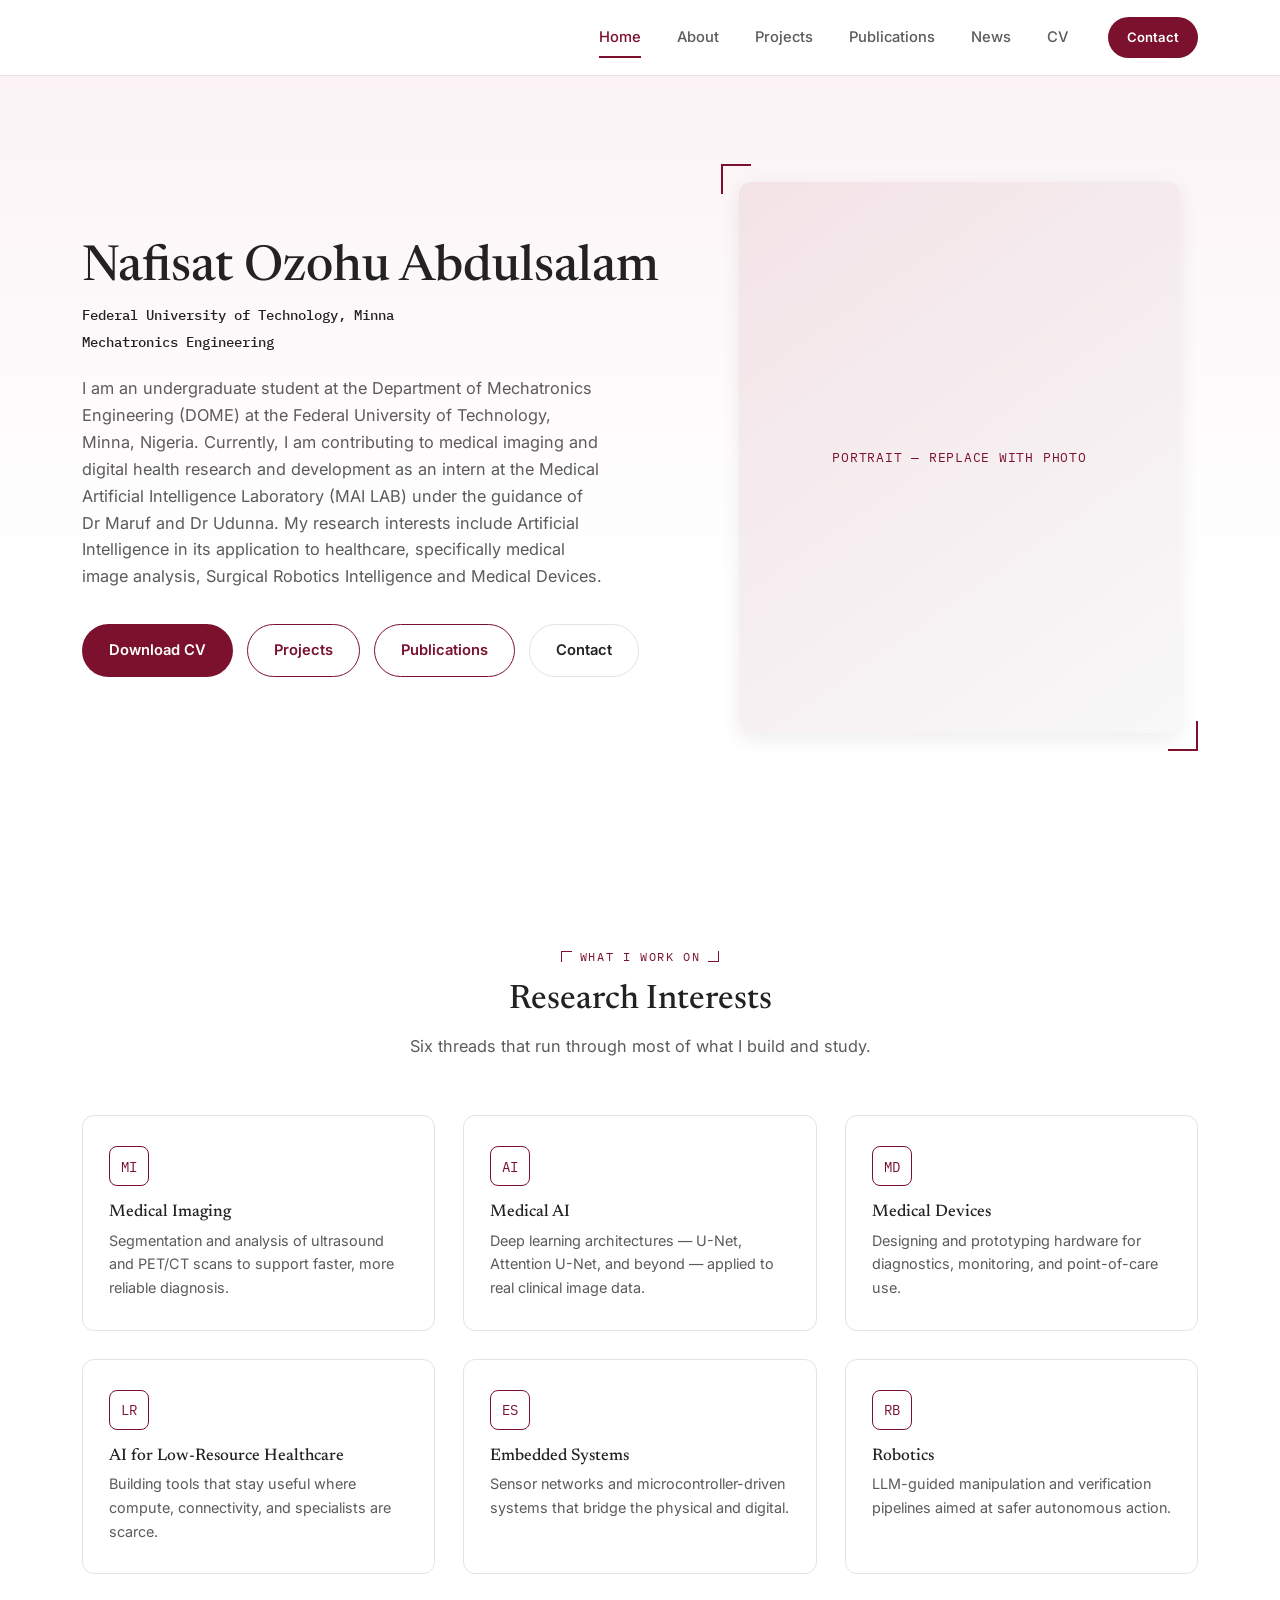
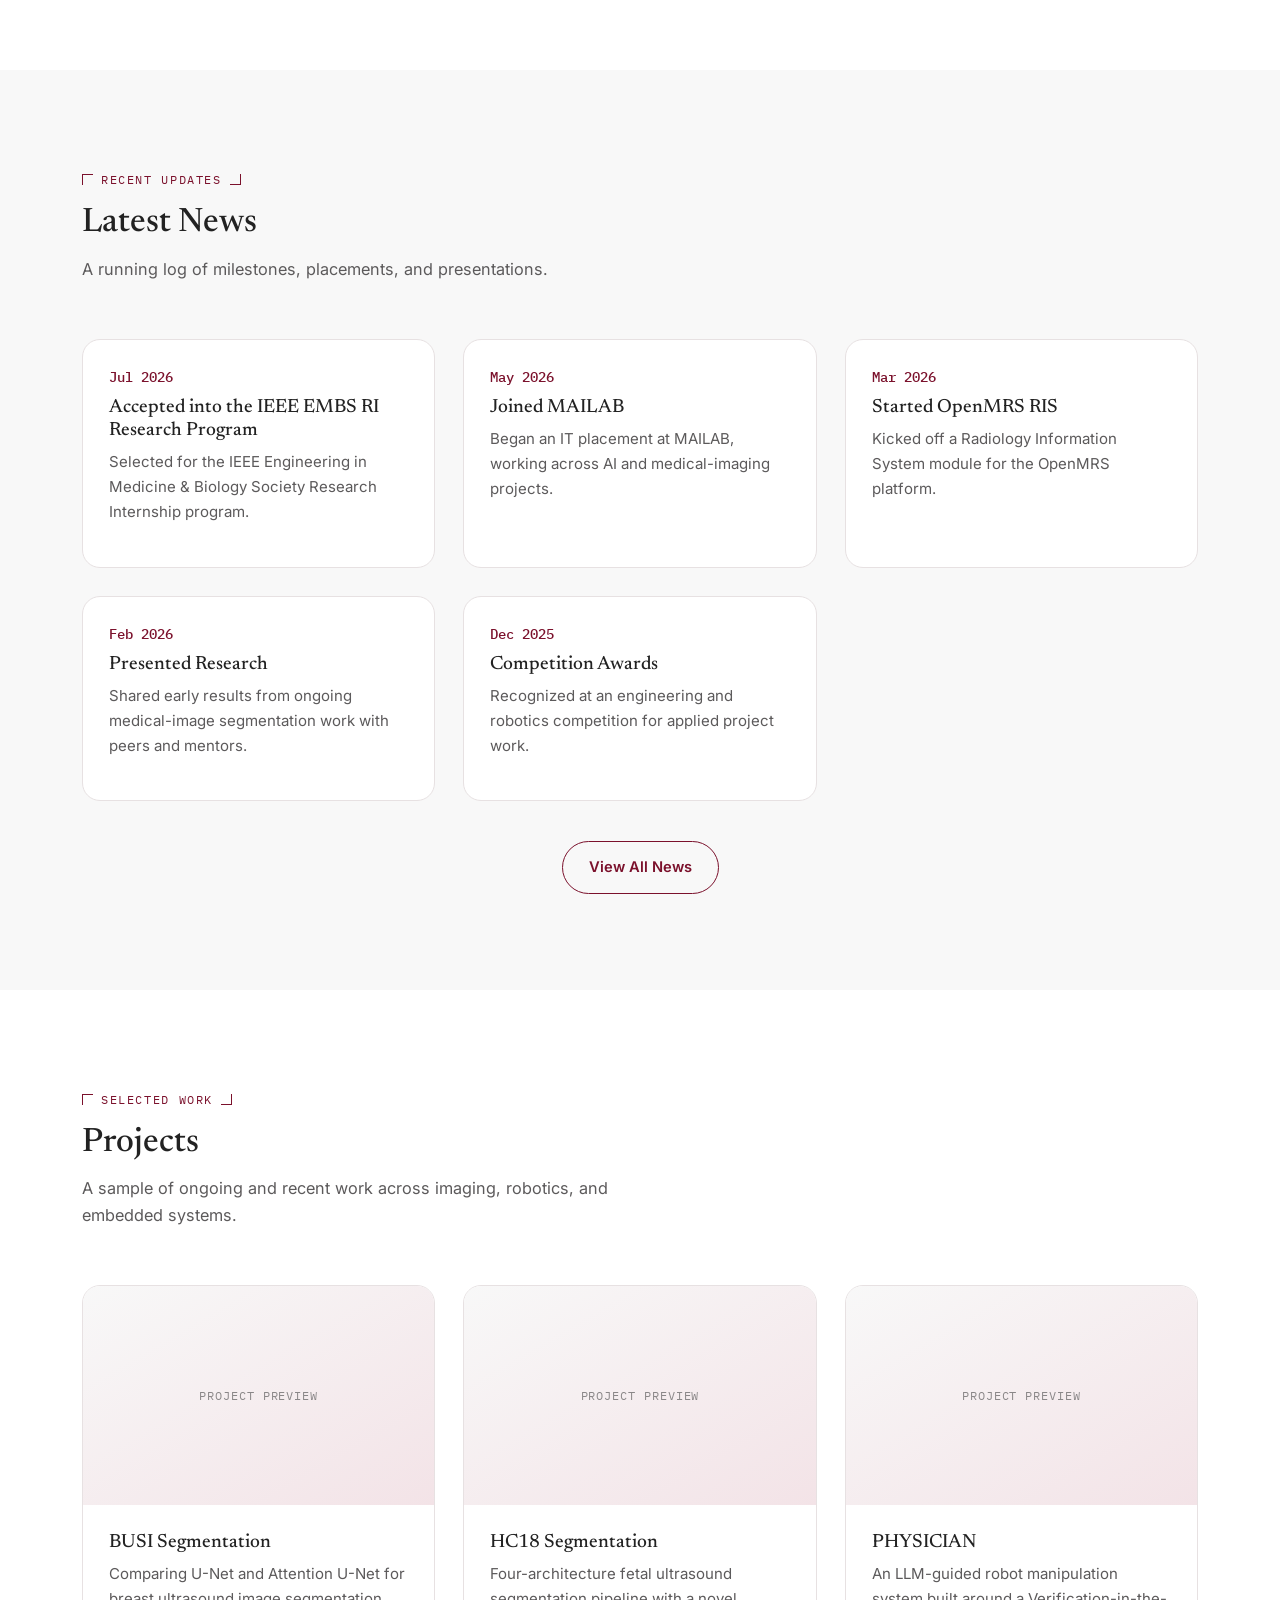
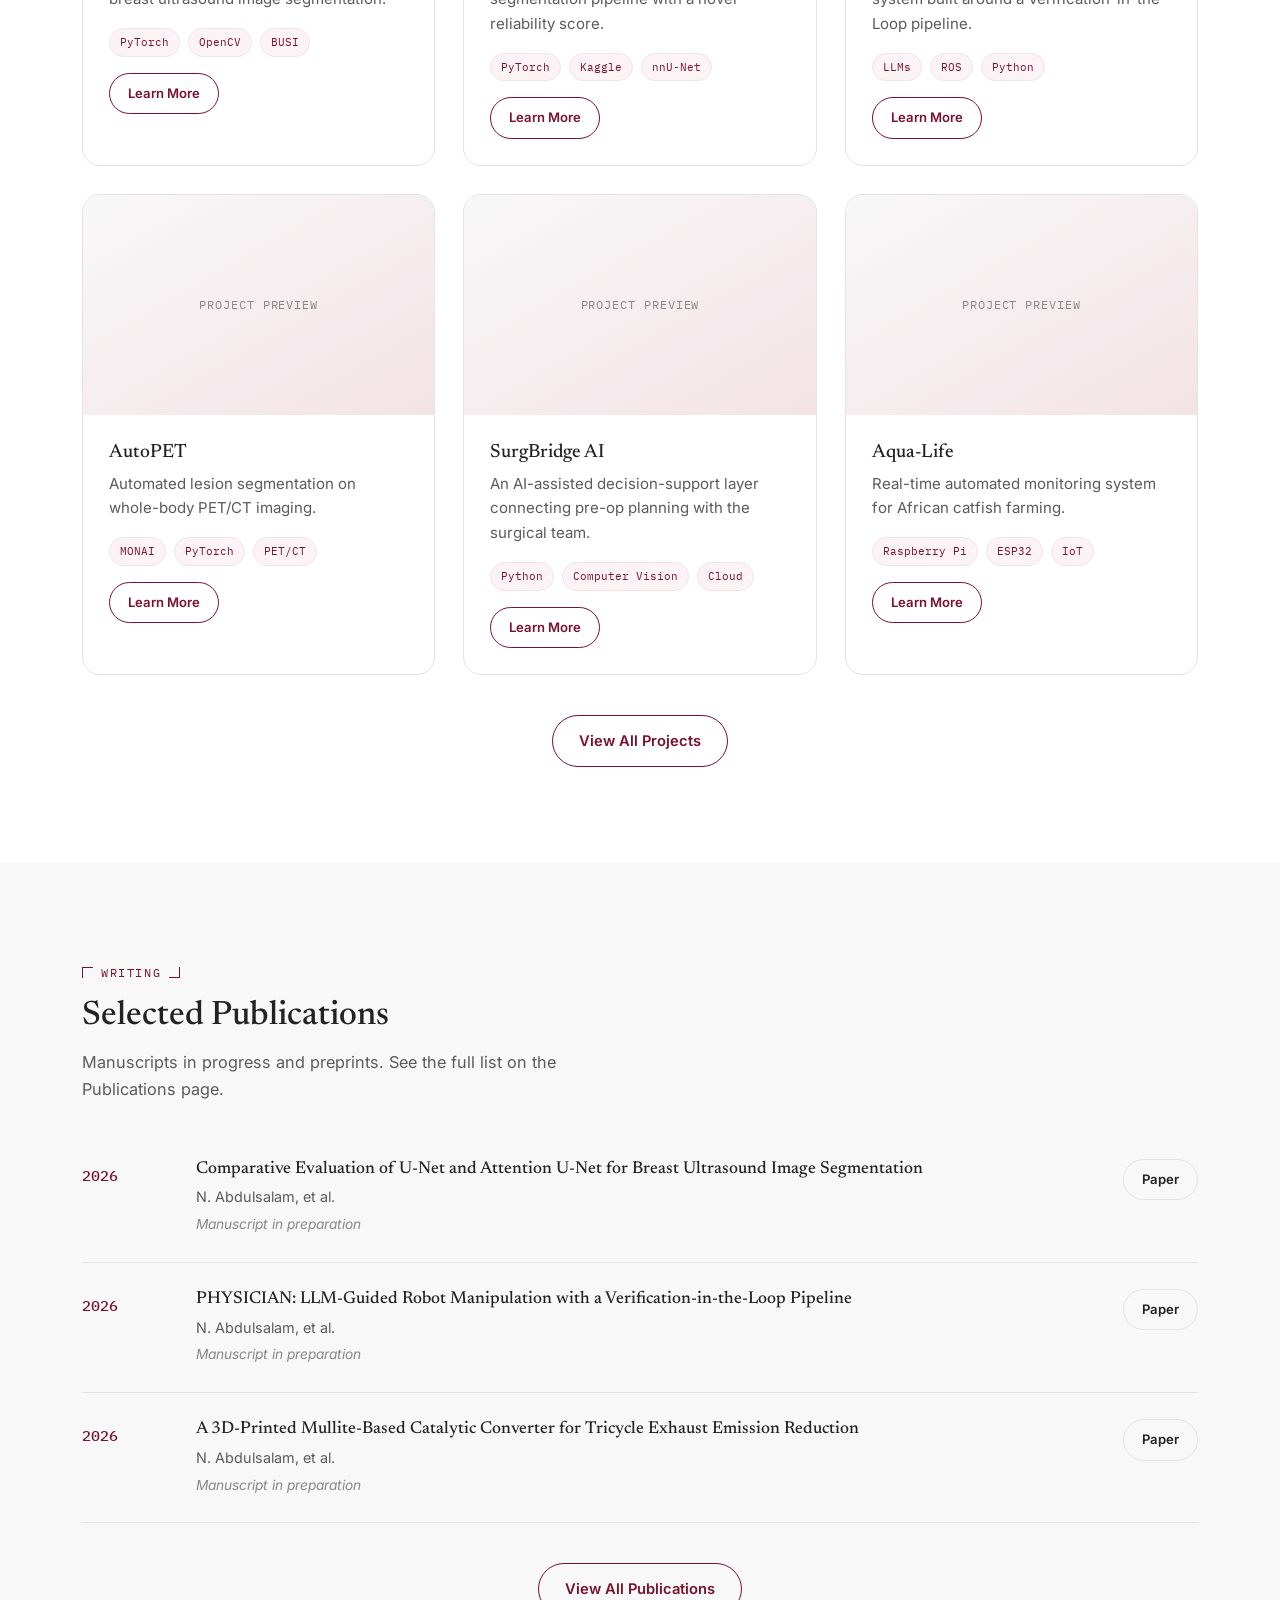
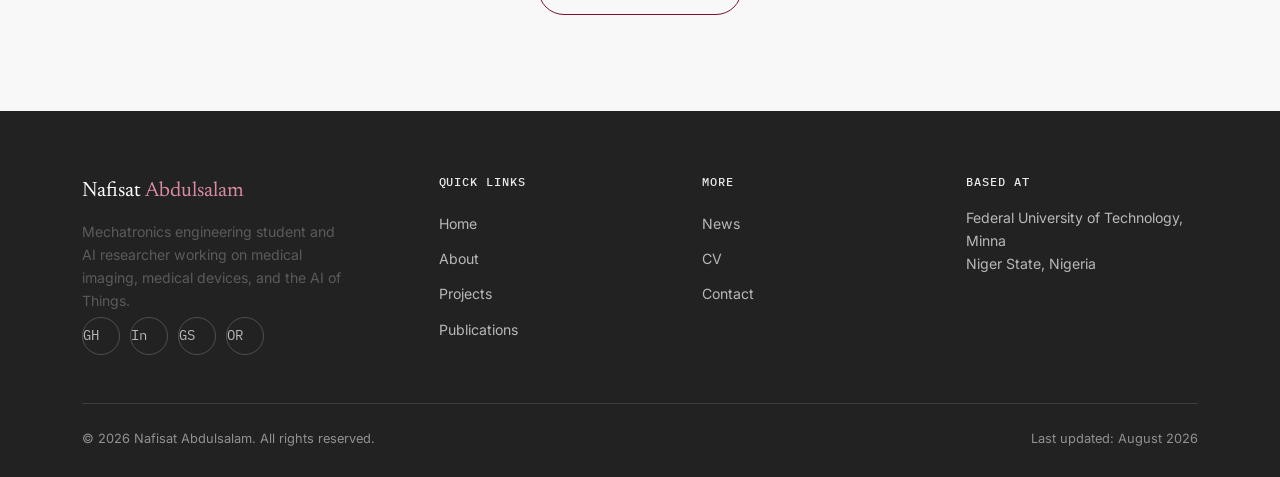
==== commit 31efd38e: "updated bio" ====
--- a/index.html
+++ b/index.html
@@ -12,7 +12,7 @@
   <!-- ==================== HEADER / NAVIGATION ==================== -->
   <header class="site-header">
     <nav class="navbar" aria-label="Primary">
-      <a href="index.html" class="nav-logo">Nafisat <span>Abdulsalam</span></a>
+      <a href="index.html" class="nav-logo"></span></a>
       <input type="checkbox" id="nav-toggle" class="nav-toggle-checkbox" aria-hidden="true">
       <div class="nav-menu">
         <a href="index.html" class="nav-link active">Home</a>
@@ -34,21 +34,22 @@
       <div class="hero-container">
 
         <div class="hero-content">
-          <span class="eyebrow hero-eyebrow">Portfolio</span>
-          <h1>Nafisat Abdulsalam</h1>
-          <p class="hero-tagline">Mechatronics Engineering Student • AI Researcher • Medical Imaging • Medical Devices</p>
+          <h1>Nafisat Ozohu Abdulsalam</h1>
 
           <div class="hero-affiliation">
-            <span><strong>Federal University of Technology, Minna</strong> — Mechatronics Engineering</span>
-            <span>IT Placement: <strong>MAILAB</strong></span>
+            <span><strong>Federal University of Technology, Minna</strong> </span>
+            <span><strong>Mechatronics Engineering</strong></span>
           </div>
 
           <p class="hero-bio">
-            I build and study systems at the intersection of engineering and healthcare — from deep-learning
-            models that segment medical scans to embedded devices that bring monitoring and diagnostics to
-            low-resource settings. My work sits across medical imaging, medical devices, and the AI of Things,
-            with a growing focus on making intelligent systems that are reliable enough to trust with real
-            clinical decisions.
+            I am an undergraduate student at the Department of Mechatronics Engineering (DOME) at the 
+            Federal University of Technology, Minna, Nigeria. Currently, I am contributing to medical
+            imaging and digital health research and development as an intern at the 
+            Medical Artificial Intelligence Laboratory (MAI LAB) under the guidance of Dr Maruf and Dr Udunna. 
+
+            My research interests include Artificial Intelligence in its application to healthcare, specifically
+            medical image analysis, Surgical Robotics Intelligence and Medical Devices.
+
           </p>
 
           <div class="hero-actions">
--- a/style.css
+++ b/style.css
@@ -372,18 +372,17 @@
 /* --------------------------------------------------------------------------
    8. PAGE HERO (inner pages banner)
    -------------------------------------------------------------------------- */
+/* New — roughly 4cm tall */
 .page-hero {
   background: var(--wine);
   color: var(--white);
-  padding: 72px 0 56px;
-}
-.page-hero .eyebrow { color: var(--wine-tint); }
+  padding: 0.2cm 0;
+}
+.page-hero .eyebrow { color: var(--wine-tint); margin-bottom: 6px; }
 .page-hero .eyebrow::before,
 .page-hero .eyebrow::after { border-color: var(--wine-tint); }
-.page-hero h1 { color: var(--white); font-size: 2.6rem; }
-.page-hero p { color: rgba(255,255,255,0.82); max-width: 620px; margin-top: 12px; font-size: 1.02rem; }
-
-/* --------------------------------------------------------------------------
+.page-hero h1 { color: var(--white); font-size: 1.8rem; }
+.page-hero p { color: rgba(255,255,255,0.82); max-width: 620px; margin-top: 4px; font-size: 0.88rem; }/* --------------------------------------------------------------------------
    9. CARDS (research / project / publication / news)
    -------------------------------------------------------------------------- */
 .card {
